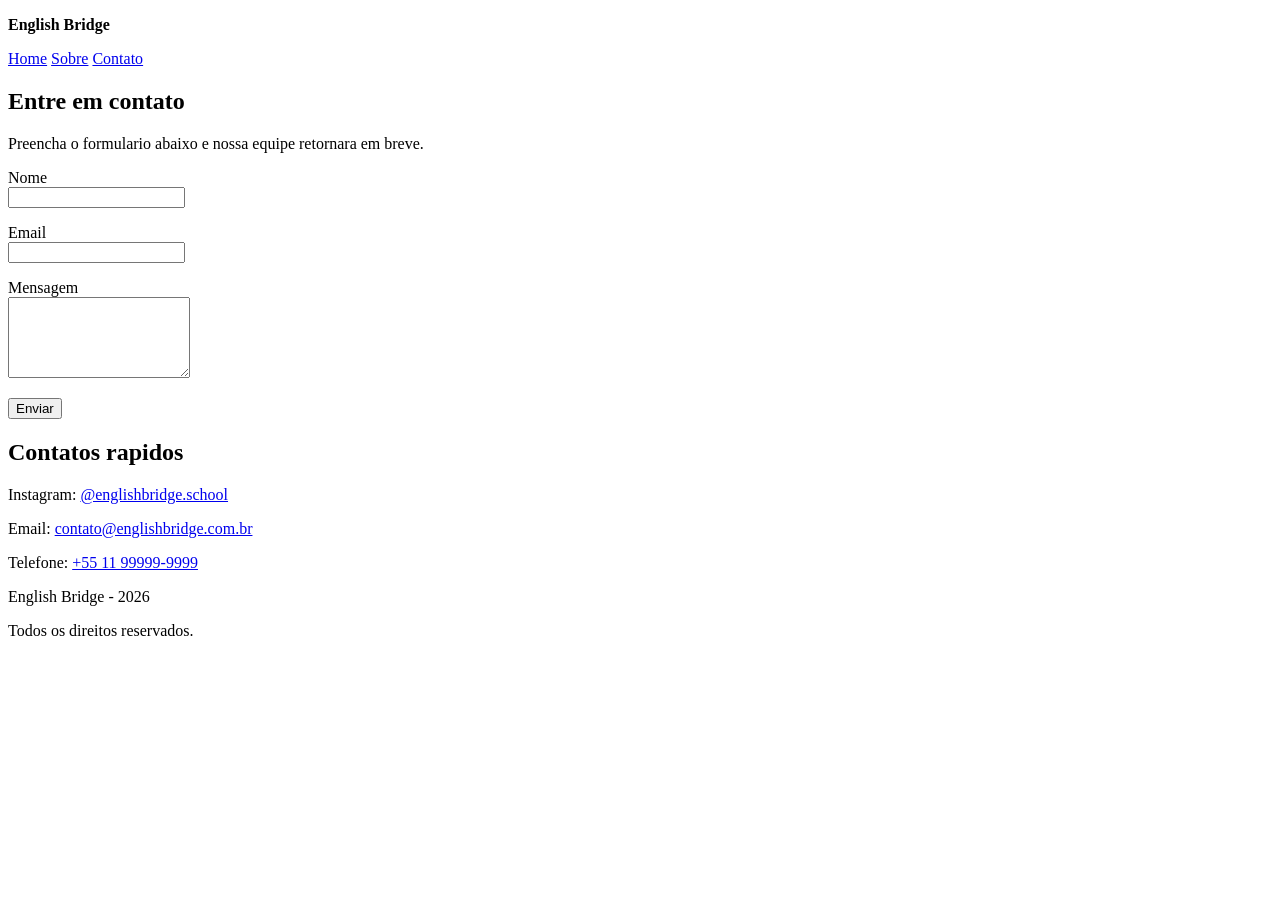
==== contato.html @ 9a9a5102 "BaseHTML-EscolaDeIngles" ====
<!doctype html>
<html lang="pt-BR">
<head>
  <meta charset="UTF-8">
  <meta name="viewport" content="width=device-width, initial-scale=1.0">
  <title>English Bridge | Contato</title>
</head>
<body>
  <header>
    <p><strong>English Bridge</strong></p>
    <nav aria-label="Menu principal">
      <a href="index.html">Home</a>
      <a href="sobre.html">Sobre</a>
      <a href="contato.html">Contato</a>
    </nav>
  </header>

  <main>
    <section>
      <h1>Entre em contato</h1>
      <p>Preencha o formulario abaixo e nossa equipe retornara em breve.</p>

      <form action="#" method="post">
        <p>
          <label for="nome">Nome</label><br>
          <input type="text" id="nome" name="nome" required>
        </p>
        <p>
          <label for="email">Email</label><br>
          <input type="email" id="email" name="email" required>
        </p>
        <p>
          <label for="mensagem">Mensagem</label><br>
          <textarea id="mensagem" name="mensagem" rows="5" required></textarea>
        </p>
        <button type="submit">Enviar</button>
      </form>
    </section>

    <section>
      <h2>Contatos rapidos</h2>
      <p>
        Instagram:
        <a href="https://www.instagram.com/englishbridge.school" target="_blank" rel="noopener noreferrer">
          @englishbridge.school
        </a>
      </p>
      <p>
        Email:
        <a href="mailto:contato@englishbridge.com.br">contato@englishbridge.com.br</a>
      </p>
      <p>
        Telefone:
        <a href="tel:+5511999999999">+55 11 99999-9999</a>
      </p>
    </section>
  </main>

  <footer>
    <p>English Bridge - 2026</p>
    <p>Todos os direitos reservados.</p>
  </footer>
</body>
</html>
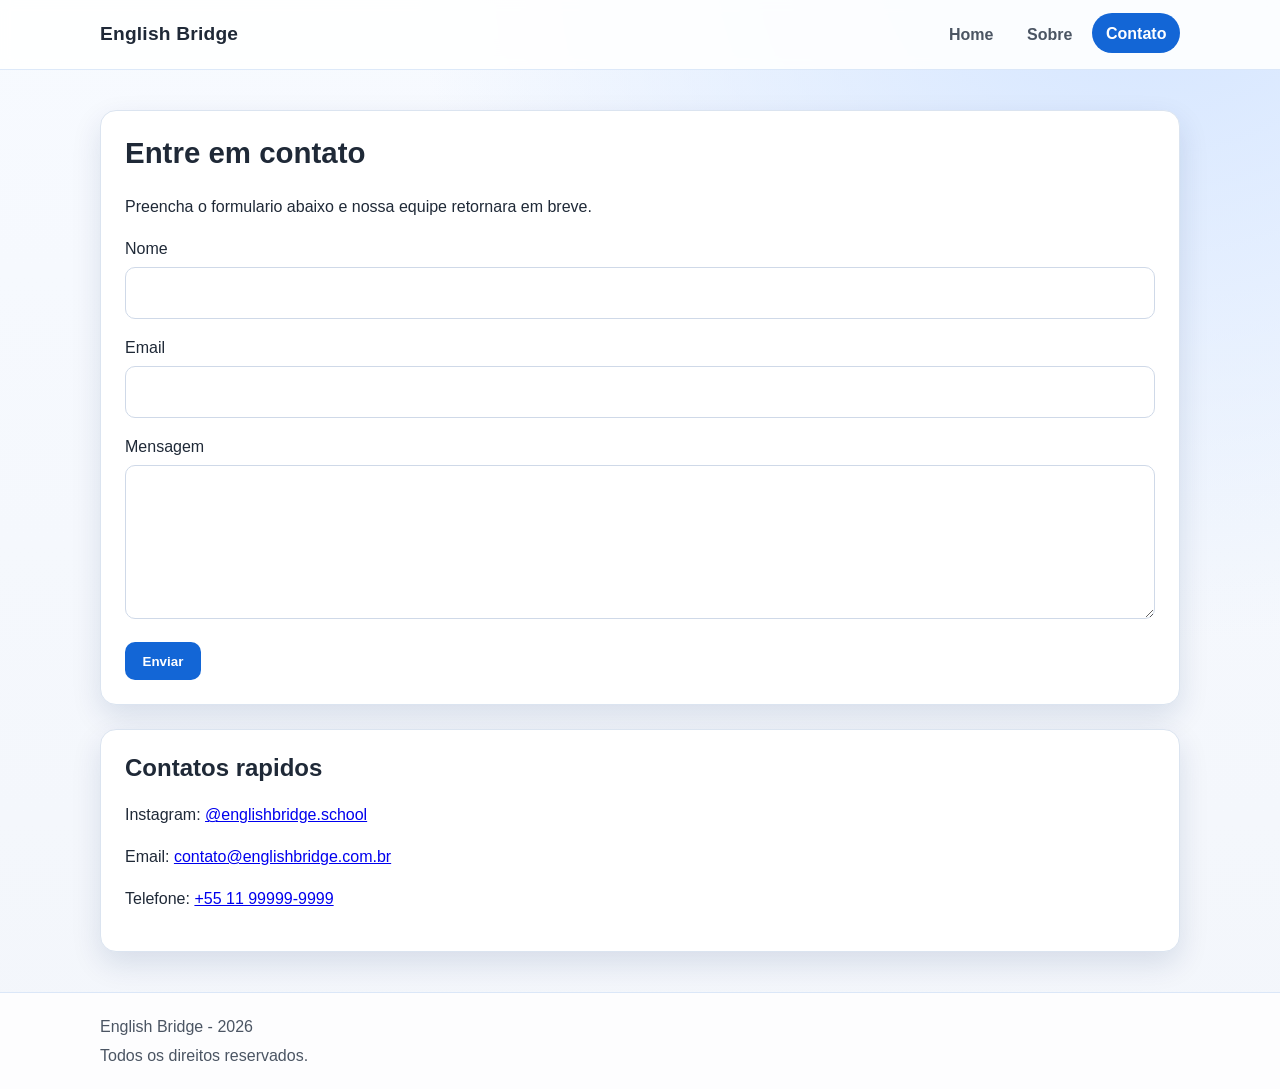
==== commit 4bc089ae: "Style com CSS Basico" ====
--- a/contato.html
+++ b/contato.html
@@ -4,23 +4,26 @@
   <meta charset="UTF-8">
   <meta name="viewport" content="width=device-width, initial-scale=1.0">
   <title>English Bridge | Contato</title>
+  <link rel="stylesheet" href="style.css">
 </head>
 <body>
-  <header>
-    <p><strong>English Bridge</strong></p>
-    <nav aria-label="Menu principal">
-      <a href="index.html">Home</a>
-      <a href="sobre.html">Sobre</a>
-      <a href="contato.html">Contato</a>
-    </nav>
+  <header class="site-header">
+    <div class="container header-inner">
+      <a class="brand" href="index.html">English Bridge</a>
+      <nav class="site-nav" aria-label="Menu principal">
+        <a href="index.html">Home</a>
+        <a href="sobre.html">Sobre</a>
+        <a class="active" href="contato.html">Contato</a>
+      </nav>
+    </div>
   </header>
 
-  <main>
-    <section>
+  <main class="container site-main">
+    <section class="card">
       <h1>Entre em contato</h1>
       <p>Preencha o formulario abaixo e nossa equipe retornara em breve.</p>
 
-      <form action="#" method="post">
+      <form class="contact-form" action="#" method="post">
         <p>
           <label for="nome">Nome</label><br>
           <input type="text" id="nome" name="nome" required>
@@ -33,11 +36,11 @@
           <label for="mensagem">Mensagem</label><br>
           <textarea id="mensagem" name="mensagem" rows="5" required></textarea>
         </p>
-        <button type="submit">Enviar</button>
+        <button class="btn" type="submit">Enviar</button>
       </form>
     </section>
 
-    <section>
+    <section class="card">
       <h2>Contatos rapidos</h2>
       <p>
         Instagram:
@@ -56,9 +59,11 @@
     </section>
   </main>
 
-  <footer>
-    <p>English Bridge - 2026</p>
-    <p>Todos os direitos reservados.</p>
+  <footer class="site-footer">
+    <div class="container">
+      <p>English Bridge - 2026</p>
+      <p>Todos os direitos reservados.</p>
+    </div>
   </footer>
 </body>
 </html>
--- a/style.css
+++ b/style.css
@@ -0,0 +1,210 @@
+:root {
+  --bg: #f3f6fb;
+  --surface: #ffffff;
+  --surface-soft: #eef4ff;
+  --text: #1f2937;
+  --text-soft: #4b5563;
+  --primary: #1366d6;
+  --primary-dark: #0e4da4;
+  --border: #dbe4f0;
+  --shadow: 0 12px 30px rgba(10, 44, 96, 0.12);
+  --radius: 16px;
+  --container: 1080px;
+}
+
+* {
+  box-sizing: border-box;
+}
+
+body {
+  margin: 0;
+  font-family: "Segoe UI", Tahoma, Geneva, Verdana, sans-serif;
+  color: var(--text);
+  background:
+    radial-gradient(circle at 90% -10%, #d9e8ff 10%, transparent 45%),
+    linear-gradient(180deg, #f7faff 0%, var(--bg) 100%);
+  line-height: 1.6;
+}
+
+.container {
+  width: min(100% - 2rem, var(--container));
+  margin-inline: auto;
+}
+
+.site-header {
+  position: sticky;
+  top: 0;
+  z-index: 10;
+  background: rgba(255, 255, 255, 0.88);
+  backdrop-filter: blur(6px);
+  border-bottom: 1px solid rgba(19, 102, 214, 0.14);
+}
+
+.header-inner {
+  display: flex;
+  align-items: center;
+  justify-content: space-between;
+  gap: 1rem;
+  padding: 0.9rem 0;
+}
+
+.brand {
+  color: var(--text);
+  text-decoration: none;
+  font-size: 1.2rem;
+  font-weight: 800;
+  letter-spacing: 0.2px;
+}
+
+.site-nav {
+  display: flex;
+  gap: 0.4rem;
+  flex-wrap: wrap;
+}
+
+.site-nav a {
+  text-decoration: none;
+  color: var(--text-soft);
+  font-weight: 600;
+  padding: 0.45rem 0.85rem;
+  border-radius: 999px;
+  transition: all 0.22s ease;
+}
+
+.site-nav a:hover,
+.site-nav a:focus-visible,
+.site-nav a.active {
+  color: #fff;
+  background: var(--primary);
+  transform: translateY(-1px);
+}
+
+.site-main {
+  padding: 2.5rem 0;
+  display: grid;
+  gap: 1.5rem;
+}
+
+.card {
+  background: var(--surface);
+  border: 1px solid var(--border);
+  border-radius: var(--radius);
+  box-shadow: var(--shadow);
+  padding: 1.5rem;
+  transition: transform 0.22s ease, box-shadow 0.22s ease;
+}
+
+.card:hover {
+  transform: translateY(-4px);
+  box-shadow: 0 18px 36px rgba(10, 44, 96, 0.16);
+}
+
+.hero {
+  background: linear-gradient(145deg, var(--surface) 0%, var(--surface-soft) 100%);
+}
+
+h1,
+h2,
+h3 {
+  line-height: 1.2;
+  margin-top: 0;
+}
+
+h1 {
+  font-size: clamp(1.6rem, 2.3vw, 2.2rem);
+}
+
+p,
+li,
+label,
+a {
+  font-size: 1rem;
+}
+
+.btn {
+  display: inline-block;
+  border: 0;
+  cursor: pointer;
+  text-decoration: none;
+  background: var(--primary);
+  color: #fff;
+  font-weight: 700;
+  padding: 0.7rem 1.1rem;
+  border-radius: 10px;
+  transition: background-color 0.22s ease, transform 0.22s ease, box-shadow 0.22s ease;
+}
+
+.btn:hover,
+.btn:focus-visible {
+  background: var(--primary-dark);
+  transform: translateY(-1px);
+  box-shadow: 0 10px 20px rgba(14, 77, 164, 0.3);
+}
+
+.benefits h2 {
+  margin-bottom: 1rem;
+}
+
+.cards-grid {
+  display: grid;
+  grid-template-columns: repeat(3, minmax(0, 1fr));
+  gap: 1rem;
+}
+
+.contact-form input,
+.contact-form textarea {
+  width: 100%;
+  margin-top: 0.35rem;
+  padding: 0.75rem 0.8rem;
+  border: 1px solid #cfd9e8;
+  border-radius: 10px;
+  font: inherit;
+  color: var(--text);
+  background: #fff;
+}
+
+.contact-form input:focus,
+.contact-form textarea:focus {
+  outline: 2px solid rgba(19, 102, 214, 0.2);
+  border-color: var(--primary);
+}
+
+.site-footer {
+  border-top: 1px solid rgba(19, 102, 214, 0.14);
+  padding: 1.1rem 0;
+  color: var(--text-soft);
+  background: #ffffffd1;
+}
+
+.site-footer p {
+  margin: 0.2rem 0;
+}
+
+@media (max-width: 860px) {
+  .header-inner {
+    flex-direction: column;
+    align-items: flex-start;
+  }
+
+  .cards-grid {
+    grid-template-columns: repeat(2, minmax(0, 1fr));
+  }
+}
+
+@media (max-width: 640px) {
+  .site-main {
+    padding: 1.5rem 0;
+  }
+
+  .card {
+    padding: 1.1rem;
+  }
+
+  .cards-grid {
+    grid-template-columns: 1fr;
+  }
+
+  .site-nav {
+    width: 100%;
+  }
+}
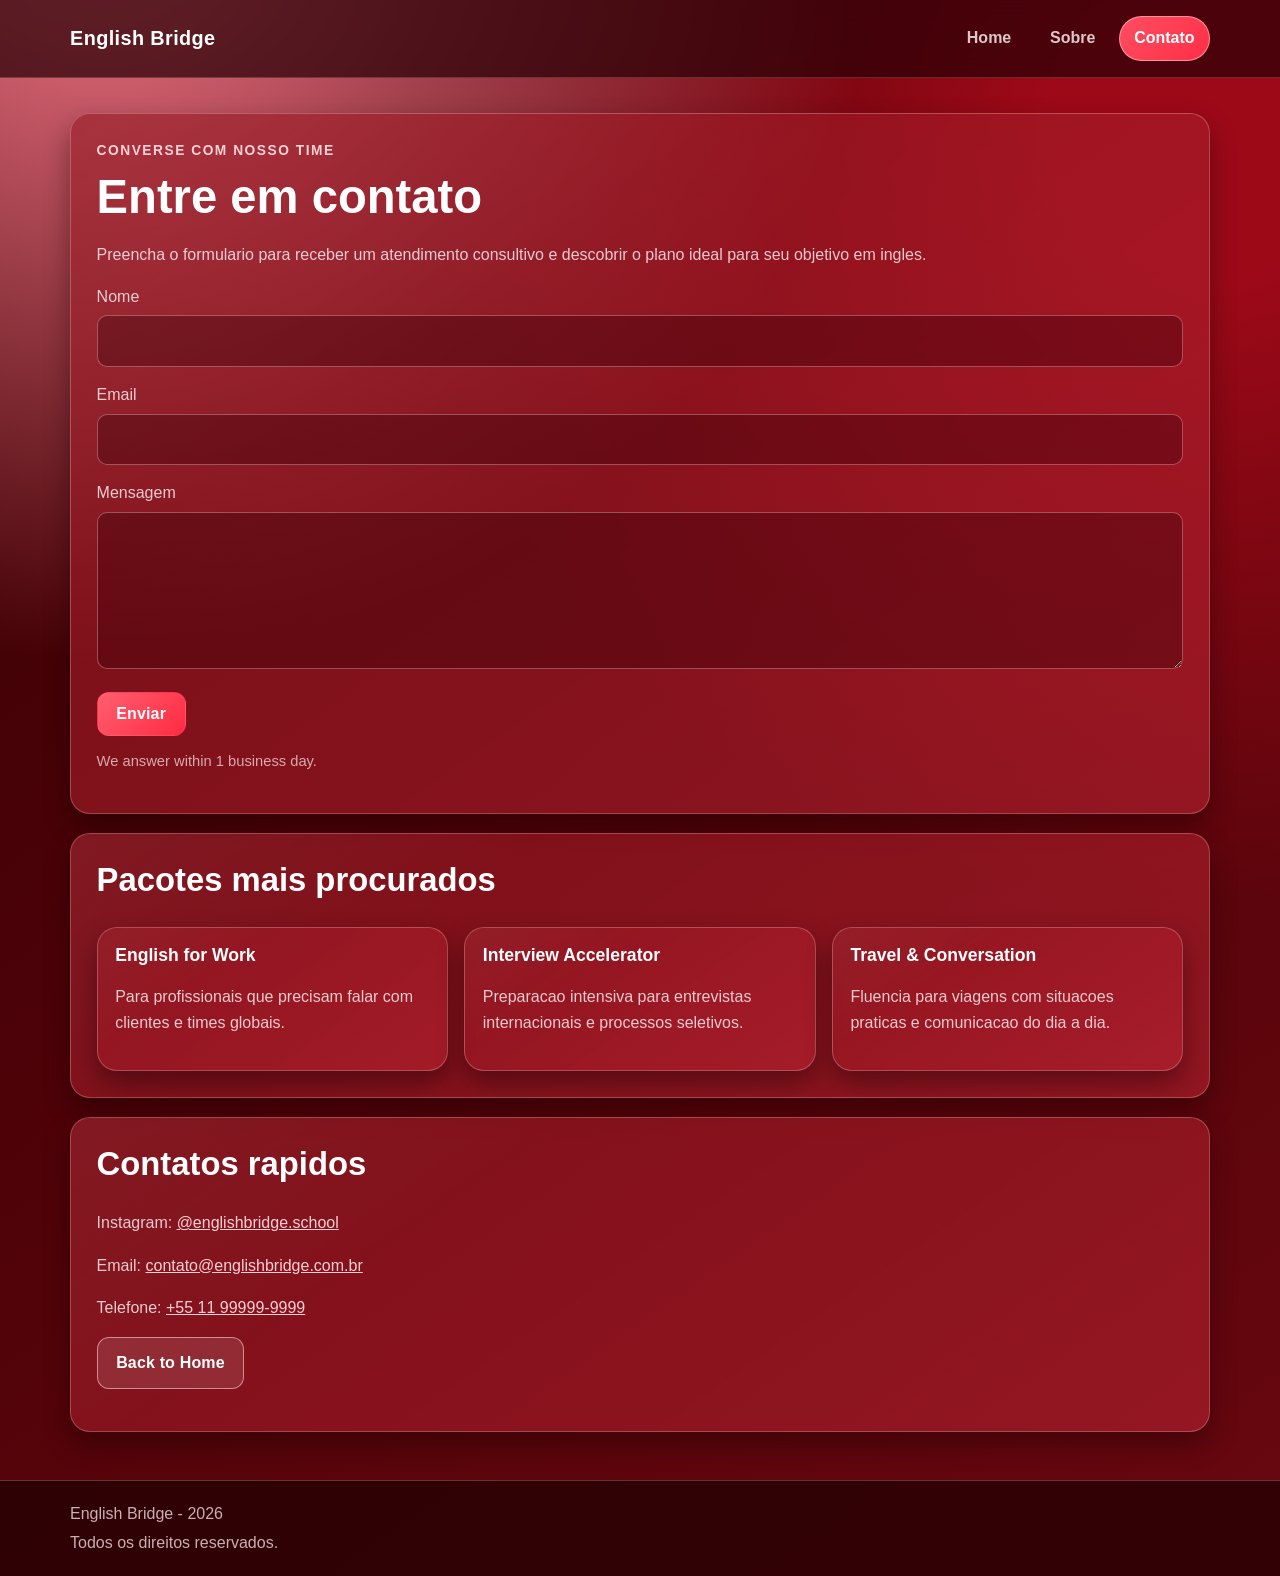
==== commit f6b79780: "Definindo versão comercial responsiva e ajustada" ====
--- a/contato.html
+++ b/contato.html
@@ -20,8 +20,12 @@
 
   <main class="container site-main">
     <section class="card">
+      <p class="eyebrow">Converse com nosso time</p>
       <h1>Entre em contato</h1>
-      <p>Preencha o formulario abaixo e nossa equipe retornara em breve.</p>
+      <p>
+        Preencha o formulario para receber um atendimento consultivo e descobrir o plano ideal para
+        seu objetivo em ingles.
+      </p>
 
       <form class="contact-form" action="#" method="post">
         <p>
@@ -38,6 +42,25 @@
         </p>
         <button class="btn" type="submit">Enviar</button>
       </form>
+      <p class="small-note">We answer within 1 business day.</p>
+    </section>
+
+    <section class="card">
+      <h2>Pacotes mais procurados</h2>
+      <div class="cards-grid sales-grid">
+        <article class="card">
+          <h3>English for Work</h3>
+          <p>Para profissionais que precisam falar com clientes e times globais.</p>
+        </article>
+        <article class="card">
+          <h3>Interview Accelerator</h3>
+          <p>Preparacao intensiva para entrevistas internacionais e processos seletivos.</p>
+        </article>
+        <article class="card">
+          <h3>Travel & Conversation</h3>
+          <p>Fluencia para viagens com situacoes praticas e comunicacao do dia a dia.</p>
+        </article>
+      </div>
     </section>
 
     <section class="card">
@@ -56,6 +79,7 @@
         Telefone:
         <a href="tel:+5511999999999">+55 11 99999-9999</a>
       </p>
+      <p><a class="btn btn-secondary" href="index.html">Back to Home</a></p>
     </section>
   </main>
 
--- a/style.css
+++ b/style.css
@@ -1,43 +1,62 @@
 :root {
-  --bg: #f3f6fb;
-  --surface: #ffffff;
-  --surface-soft: #eef4ff;
-  --text: #1f2937;
-  --text-soft: #4b5563;
-  --primary: #1366d6;
-  --primary-dark: #0e4da4;
-  --border: #dbe4f0;
-  --shadow: 0 12px 30px rgba(10, 44, 96, 0.12);
-  --radius: 16px;
-  --container: 1080px;
-}
-
-* {
+  --bg-900: #370003;
+  --bg-800: #4d0208;
+  --bg-700: #69070f;
+  --surface-700: rgba(147, 21, 32, 0.68);
+  --surface-600: rgba(186, 36, 51, 0.56);
+  --surface-500: rgba(217, 62, 78, 0.34);
+  --border: rgba(255, 211, 214, 0.28);
+  --text: #ffffff;
+  --text-soft: rgba(255, 242, 244, 0.82);
+  --accent: #ff5f70;
+  --accent-strong: #ff2a42;
+  --accent-soft: #ffcfd4;
+  --success: #8fffd0;
+  --shadow-lg: 0 20px 45px rgba(24, 0, 3, 0.5);
+  --shadow-md: 0 12px 26px rgba(21, 0, 2, 0.42);
+  --radius-lg: 20px;
+  --radius-md: 14px;
+  --container-max: 1140px;
+}
+
+*,
+*::before,
+*::after {
   box-sizing: border-box;
+}
+
+html {
+  scroll-behavior: smooth;
 }
 
 body {
   margin: 0;
-  font-family: "Segoe UI", Tahoma, Geneva, Verdana, sans-serif;
+  min-height: 100vh;
+  font-family: "Poppins", "Segoe UI", Arial, sans-serif;
   color: var(--text);
   background:
-    radial-gradient(circle at 90% -10%, #d9e8ff 10%, transparent 45%),
-    linear-gradient(180deg, #f7faff 0%, var(--bg) 100%);
-  line-height: 1.6;
+    radial-gradient(circle at 8% -8%, #ff7c8e 0%, transparent 38%),
+    radial-gradient(circle at 94% 8%, #9e0918 8%, transparent 42%),
+    linear-gradient(145deg, var(--bg-900) 0%, var(--bg-800) 45%, var(--bg-700) 100%);
+  line-height: 1.65;
+}
+
+a {
+  color: var(--accent-soft);
 }
 
 .container {
-  width: min(100% - 2rem, var(--container));
+  width: min(100% - 2.4rem, var(--container-max));
   margin-inline: auto;
 }
 
 .site-header {
   position: sticky;
   top: 0;
-  z-index: 10;
-  background: rgba(255, 255, 255, 0.88);
-  backdrop-filter: blur(6px);
-  border-bottom: 1px solid rgba(19, 102, 214, 0.14);
+  z-index: 30;
+  border-bottom: 1px solid rgba(255, 203, 208, 0.2);
+  background: rgba(43, 1, 6, 0.72);
+  backdrop-filter: blur(10px);
 }
 
 .header-inner {
@@ -45,104 +64,192 @@
   align-items: center;
   justify-content: space-between;
   gap: 1rem;
-  padding: 0.9rem 0;
+  padding: 1rem 0;
 }
 
 .brand {
-  color: var(--text);
   text-decoration: none;
-  font-size: 1.2rem;
+  color: var(--text);
+  font-size: 1.24rem;
   font-weight: 800;
-  letter-spacing: 0.2px;
+  letter-spacing: 0.4px;
 }
 
 .site-nav {
   display: flex;
-  gap: 0.4rem;
+  gap: 0.5rem;
   flex-wrap: wrap;
 }
 
 .site-nav a {
+  position: relative;
   text-decoration: none;
   color: var(--text-soft);
   font-weight: 600;
-  padding: 0.45rem 0.85rem;
+  padding: 0.52rem 0.9rem;
   border-radius: 999px;
-  transition: all 0.22s ease;
+  border: 1px solid transparent;
+  transition: transform 0.2s ease, border-color 0.2s ease, background-color 0.2s ease, color 0.2s ease;
 }
 
 .site-nav a:hover,
-.site-nav a:focus-visible,
+.site-nav a:focus-visible {
+  color: var(--text);
+  background: linear-gradient(135deg, #ff4e62 0%, #ff2e46 100%);
+  border-color: rgba(255, 222, 226, 0.72);
+  box-shadow: 0 10px 20px rgba(255, 58, 85, 0.3);
+  transform: translateY(-2px);
+}
+
 .site-nav a.active {
-  color: #fff;
-  background: var(--primary);
-  transform: translateY(-1px);
+  color: var(--text);
+  background: linear-gradient(135deg, #ff4e62 0%, #ff2e46 100%);
+  border-color: rgba(255, 207, 211, 0.6);
+}
+
+main a:not(.btn):hover,
+main a:not(.btn):focus-visible {
+  color: #ffffff;
+  text-decoration: underline;
+  text-underline-offset: 3px;
 }
 
 .site-main {
-  padding: 2.5rem 0;
+  padding: 2.2rem 0 3rem;
   display: grid;
-  gap: 1.5rem;
+  gap: 1.2rem;
 }
 
 .card {
-  background: var(--surface);
+  position: relative;
+  overflow: hidden;
+  background: linear-gradient(145deg, var(--surface-700) 0%, var(--surface-600) 100%);
   border: 1px solid var(--border);
-  border-radius: var(--radius);
-  box-shadow: var(--shadow);
-  padding: 1.5rem;
-  transition: transform 0.22s ease, box-shadow 0.22s ease;
-}
-
-.card:hover {
-  transform: translateY(-4px);
-  box-shadow: 0 18px 36px rgba(10, 44, 96, 0.16);
+  border-radius: var(--radius-lg);
+  box-shadow: var(--shadow-md);
+  padding: 1.6rem;
+  animation: reveal 0.55s ease both;
+}
+
+.card::before {
+  content: "";
+  position: absolute;
+  inset: -1px;
+  pointer-events: none;
+  border-radius: inherit;
+  background: linear-gradient(145deg, rgba(255, 255, 255, 0.18), transparent 32%);
+  opacity: 0.25;
 }
 
 .hero {
-  background: linear-gradient(145deg, var(--surface) 0%, var(--surface-soft) 100%);
+  box-shadow: var(--shadow-lg);
+}
+
+.eyebrow {
+  margin: 0 0 0.4rem;
+  font-size: 0.86rem;
+  font-weight: 700;
+  letter-spacing: 0.11em;
+  text-transform: uppercase;
+  color: var(--accent-soft);
 }
 
 h1,
 h2,
 h3 {
+  margin-top: 0;
   line-height: 1.2;
-  margin-top: 0;
 }
 
 h1 {
-  font-size: clamp(1.6rem, 2.3vw, 2.2rem);
+  font-size: clamp(1.8rem, 4vw, 2.95rem);
+  margin-bottom: 0.8rem;
+}
+
+h2 {
+  font-size: clamp(1.35rem, 2.8vw, 2.05rem);
+}
+
+h3 {
+  font-size: 1.1rem;
 }
 
 p,
 li,
 label,
-a {
+a,
+button,
+input,
+textarea {
   font-size: 1rem;
 }
 
+p,
+li {
+  color: var(--text-soft);
+}
+
+.actions {
+  display: flex;
+  flex-wrap: wrap;
+  gap: 0.7rem;
+  margin-top: 1.05rem;
+}
+
 .btn {
-  display: inline-block;
-  border: 0;
+  display: inline-flex;
+  align-items: center;
+  justify-content: center;
+  gap: 0.5rem;
+  text-decoration: none;
+  border: 1px solid transparent;
   cursor: pointer;
-  text-decoration: none;
-  background: var(--primary);
-  color: #fff;
   font-weight: 700;
-  padding: 0.7rem 1.1rem;
-  border-radius: 10px;
-  transition: background-color 0.22s ease, transform 0.22s ease, box-shadow 0.22s ease;
+  letter-spacing: 0.01em;
+  border-radius: 12px;
+  padding: 0.74rem 1.16rem;
+  color: var(--text);
+  background: linear-gradient(135deg, var(--accent) 0%, var(--accent-strong) 100%);
+  transition: transform 0.2s ease, filter 0.2s ease, box-shadow 0.2s ease, border-color 0.2s ease;
 }
 
 .btn:hover,
 .btn:focus-visible {
-  background: var(--primary-dark);
-  transform: translateY(-1px);
-  box-shadow: 0 10px 20px rgba(14, 77, 164, 0.3);
-}
-
-.benefits h2 {
-  margin-bottom: 1rem;
+  transform: translateY(-2px);
+  filter: saturate(1.08) brightness(1.06);
+  box-shadow: 0 12px 24px rgba(255, 58, 85, 0.42);
+}
+
+.btn-secondary {
+  color: var(--text);
+  background: rgba(255, 228, 231, 0.12);
+  border-color: rgba(255, 219, 223, 0.56);
+}
+
+.hero-metrics {
+  margin-top: 1.2rem;
+  display: grid;
+  grid-template-columns: repeat(3, minmax(0, 1fr));
+  gap: 0.8rem;
+}
+
+.metric {
+  background: rgba(60, 0, 8, 0.34);
+  border: 1px solid rgba(255, 213, 218, 0.24);
+  border-radius: var(--radius-md);
+  padding: 0.75rem;
+}
+
+.metric strong {
+  display: block;
+  font-size: 1.35rem;
+  color: var(--success);
+  line-height: 1.2;
+}
+
+.metric span {
+  font-size: 0.9rem;
+  color: var(--text-soft);
 }
 
 .cards-grid {
@@ -151,60 +258,154 @@
   gap: 1rem;
 }
 
+.method-grid {
+  display: grid;
+  grid-template-columns: repeat(2, minmax(0, 1fr));
+  gap: 1rem;
+  margin-top: 0.9rem;
+}
+
+.step {
+  border: 1px solid rgba(255, 210, 216, 0.28);
+  background: rgba(95, 2, 14, 0.35);
+  border-radius: var(--radius-md);
+  padding: 1rem;
+}
+
+.step-number {
+  display: inline-flex;
+  align-items: center;
+  justify-content: center;
+  width: 2rem;
+  height: 2rem;
+  border-radius: 50%;
+  margin-bottom: 0.5rem;
+  font-weight: 700;
+  color: var(--text);
+  background: linear-gradient(150deg, var(--accent) 0%, var(--accent-strong) 100%);
+}
+
+.cta-banner {
+  text-align: center;
+}
+
+.small-note {
+  margin-top: 0.8rem;
+  font-size: 0.92rem;
+  color: rgba(255, 241, 243, 0.68);
+}
+
+.contact-form p {
+  margin: 0 0 0.95rem;
+}
+
 .contact-form input,
 .contact-form textarea {
   width: 100%;
-  margin-top: 0.35rem;
-  padding: 0.75rem 0.8rem;
-  border: 1px solid #cfd9e8;
+  margin-top: 0.32rem;
   border-radius: 10px;
+  border: 1px solid rgba(255, 201, 208, 0.36);
+  background: rgba(60, 0, 8, 0.4);
+  color: var(--text);
+  padding: 0.72rem 0.82rem;
   font: inherit;
-  color: var(--text);
-  background: #fff;
+}
+
+.contact-form input::placeholder,
+.contact-form textarea::placeholder {
+  color: rgba(255, 230, 233, 0.62);
 }
 
 .contact-form input:focus,
 .contact-form textarea:focus {
-  outline: 2px solid rgba(19, 102, 214, 0.2);
-  border-color: var(--primary);
+  outline: 2px solid rgba(255, 133, 148, 0.48);
+  border-color: rgba(255, 181, 190, 0.75);
+}
+
+.sales-grid .card {
+  padding: 1.1rem;
 }
 
 .site-footer {
-  border-top: 1px solid rgba(19, 102, 214, 0.14);
+  border-top: 1px solid rgba(255, 198, 206, 0.25);
+  background: rgba(38, 0, 4, 0.82);
   padding: 1.1rem 0;
-  color: var(--text-soft);
-  background: #ffffffd1;
 }
 
 .site-footer p {
-  margin: 0.2rem 0;
-}
-
-@media (max-width: 860px) {
+  margin: 0.15rem 0;
+  color: rgba(255, 233, 236, 0.75);
+}
+
+@keyframes reveal {
+  from {
+    opacity: 0;
+    transform: translateY(8px);
+  }
+  to {
+    opacity: 1;
+    transform: translateY(0);
+  }
+}
+
+@media (max-width: 980px) {
   .header-inner {
     flex-direction: column;
     align-items: flex-start;
   }
 
+  .hero-metrics,
   .cards-grid {
     grid-template-columns: repeat(2, minmax(0, 1fr));
   }
 }
 
-@media (max-width: 640px) {
+@media (max-width: 760px) {
+  .container {
+    width: min(100% - 1.4rem, var(--container-max));
+  }
+
   .site-main {
-    padding: 1.5rem 0;
+    padding: 1.45rem 0 2.2rem;
+    gap: 1rem;
   }
 
   .card {
-    padding: 1.1rem;
-  }
-
+    padding: 1.15rem;
+    border-radius: 16px;
+  }
+
+  .method-grid {
+    grid-template-columns: 1fr;
+  }
+}
+
+@media (max-width: 620px) {
+  .site-nav {
+    width: 100%;
+  }
+
+  .site-nav a {
+    flex: 1 1 auto;
+    text-align: center;
+  }
+
+  .hero-metrics,
   .cards-grid {
     grid-template-columns: 1fr;
   }
 
-  .site-nav {
-    width: 100%;
-  }
-}
+  h1 {
+    font-size: clamp(1.55rem, 6vw, 2.2rem);
+  }
+}
+
+@media (prefers-reduced-motion: reduce) {
+  *,
+  *::before,
+  *::after {
+    animation-duration: 0s !important;
+    transition-duration: 0s !important;
+    scroll-behavior: auto !important;
+  }
+}
